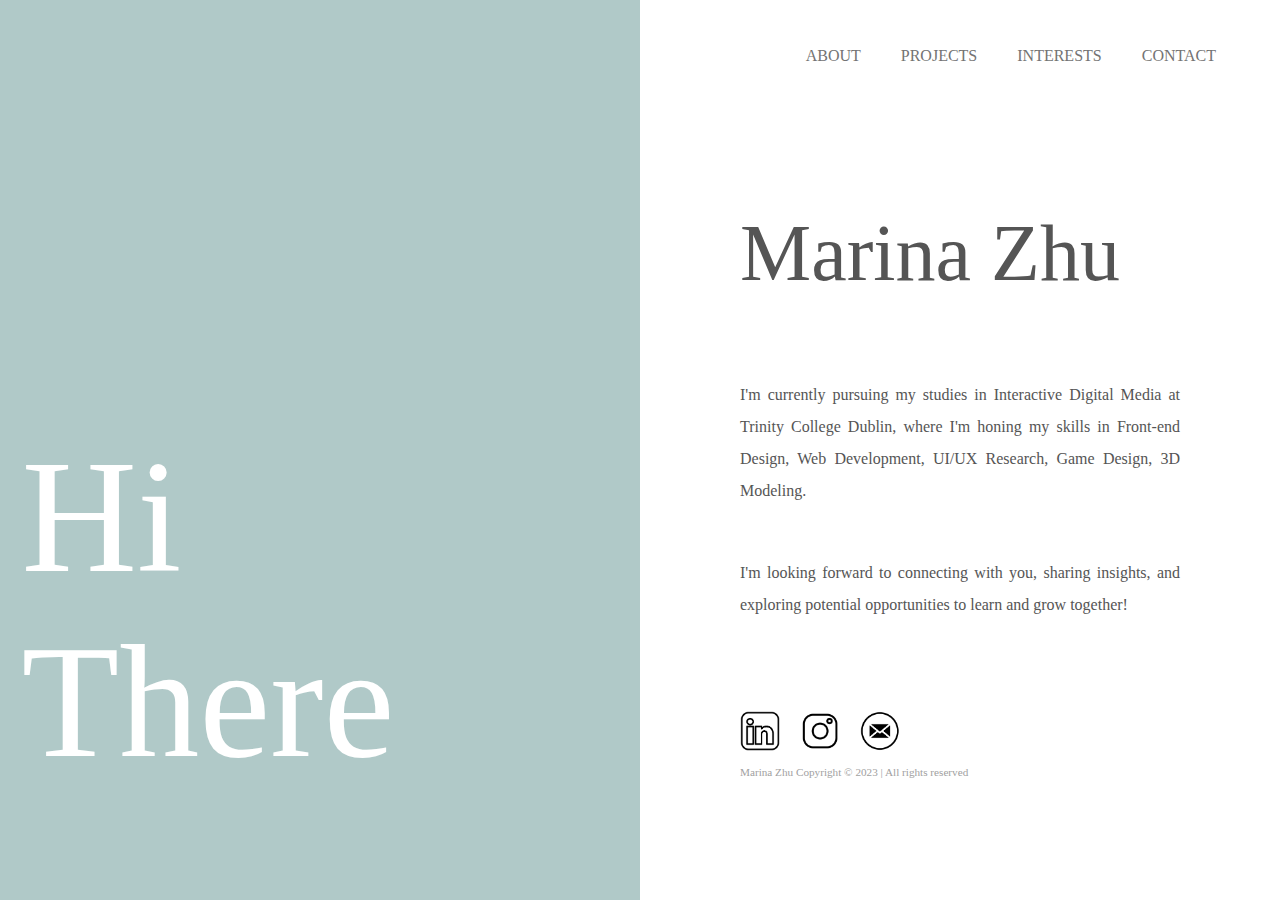
==== index.html @ 3a60152b "Add files via upload" ====
<!DOCTYPE html>
<html lang="en">
    <head>
        <meta charset="UTF-8">
        <title>Marina Zhu's Profolio</title>
        <link rel="stylesheet" href="all.css">
        <script src="https://code.jquery.com/jquery-3.6.0.min.js"></script>
    </head>
    <body>
        <div class="container"> <!-- Container for the entire page content -->
            <div class="left"> <!-- Left section of the page -->
                <img width="440px" src="pic/IMG_3584.JPG" alt="">
                <p>Hi There</p>
            </div>
            <div class="header"> <!-- Header section containing navigation links -->
                <div class="sub"><a href="aboutme.html">ABOUT</a></div>
                <div class="sub"><a href="projects.html">PROJECTS</a></div>
                <div class="sub"><a href="interests.html">INTERESTS</a></div>
                <div class="sub"><a href="contact.html">CONTACT</a></div>
            </div>
            <div class="right"> <!-- Right section of the page -->              
                <div class="intro">
                    <p class="name">Marina Zhu</p>
                    <p class="content">I'm currently pursuing my studies in Interactive Digital Media at Trinity College Dublin, where I'm honing my skills in Front-end Design, Web Development, UI/UX Research, Game Design, 3D Modeling.</p><br>
                    <p class="content">I'm looking forward to connecting with you, sharing insights, and exploring potential opportunities to learn and grow together!</p>
                </div>
                <div class="linkbar"> <!-- Links to social media and email -->
                    <a href="https://www.linkedin.com/in/marina-zhu"><img width="40px" src="linkedin.png" alt=""></a>
                    <a href="https://instagram.com/marina_xinchen?igshid=YTQwZjQ0NmI0OA%3D%3D&utm_source=qr"><img width="40px" src="ins icon.png" alt=""></a>
                    <a href="mailto:zhux6@tcd.ie"><img width="40px" src="email.png" alt=""></a>
                </div>
                <div class="copywrite"> <!-- Copyright notice -->
                    <p>Marina Zhu Copyright © 2023 | All rights reserved</p>       
                </div>
            </div>
        </div>
       
    </body>
</html>
---- all.css ----
body{
    font-family:Roboto;
    margin: 0;
    padding: 0;
    color:#555;
}

.container{
    display: grid;
    grid-template-columns: 25% 25% 25% 25%;
    grid-template-rows: 5;
    height: 100%;
}

.left{
    grid-column: 1 / 3;
    grid-row: 1 / 6;
    background-color:#b0c9c8;
    height: 100vh;
    position: relative;
}

.left p{ 
    font-size: 10em;
    color: #ffffff;  
    z-index: 2;
    position: absolute;
    top:50%;
    left: 50%;   
    transform:translate(-80%, -50%);
}

.left img{
    z-index: 1;
    position: absolute;
    top:50%;
    left: 50%;   
    transform:translate(-50%, -50%);
}

.header{
    grid-column: 3 / 5;
    grid-row: 1;
    display: flex;
    flex-direction: row;
    justify-content: flex-end;
    color: #737373;
    gap: 40px;
    margin-top: 2em;
    margin-right: 4em;
}
.sub {
    transition: 0.3s ease;
    padding: 15px 0; 
}
.sub:hover {
    color: #097437;
    padding: 9px 0; 
}

a{
    text-decoration: none;
    color: #737373;
}
a:visited{
    text-decoration: none;
    color: #737373;
}
a:hover{
    text-decoration: none;
    color: #097437; 
}

.right{
    grid-column: 3 / 5;
    grid-row: 2 / 6;
}

.intro {
    margin: 100px;
    color: #555;
}

.name{
    font-size: 5em;
}

.content{
    line-height: 2em;
    text-align: justify;
}

.linkbar{
    display: flex;
    margin-left: 100px;
    margin-top: -10px;
    gap: 20px;
}

.linkbar img{
    transition: 0.2s;
}

.linkbar img:hover{
    transform: scale(1.1);
    box-shadow: 2px 2px 5px rgba(0, 0, 0, 0.5);;
}

.copywrite{
    color: #a1a1a1;
    font-size: 0.7em;
    margin-left: 100px;
}

.home{
    grid-column: 1;
    grid-row: 1;
    color: #737373;
    text-align: left;
    align-items: center;
    display: flex;
    margin-left: 4em;
    margin-top: 2em;
}

.home span{
    transition: 0.3s ease;
    border-top: 1.5px solid #f3f3f3;
    border-bottom: 1.5px solid #f3f3f3;
    padding: 15px 0;
}

.home span:hover{
    border-top: 1.5px solid #097437;
    border-bottom: 1.5px solid #097437;
    padding: 9px 0; 
    color: #097437;
}

.box{
    grid-column: 1 / 5;
    grid-row: 2;
    padding: 80px 10px 80px 170px;
    font-size: 2.8em;
    color: black;
}

.box1{
    grid-column: 1 / 3;
    grid-row: 3;
    border-bottom: 1.3px solid #b2b2b2;
    padding-left: 110px;
    font-size: 2em;
    color: black;
    margin-left: 2em;

}
.box4{
    grid-column: 3 / 5;
    grid-row: 3;
    border-bottom: 1.3px solid #b2b2b2;
    margin-right: 4em;
    line-height: 2em;
    padding-bottom: 50px;
}

.box2{
    grid-column: 1 / 3;
    grid-row: 4;
    border-bottom: 1.3px solid #b2b2b2;
    padding-left: 110px;
    font-size: 2em;
    color: black;
    margin-left: 2em;
    padding-top: 80px;
}
.box5{
    grid-column: 3 / 5;
    grid-row: 4;
    border-bottom: 1.3px solid #b2b2b2;
    margin-right: 4em;
    line-height: 2em;
    padding: 80px 110px 80px 0;

}
.box3{
    grid-column: 1 / 3;
    grid-row: 5; 
    padding-left: 110px;
    font-size: 2em;
    color: black;
    margin-left: 2em;
    padding-top: 80px;
    
}
.box6{
    grid-column: 3 / 5;
    grid-row: 5;
    margin-right: 4em;
    line-height: 2em;
    padding: 80px 110px 160px 0;
}

.project1{
    grid-column: 1 / 3;
    grid-row: 3;
    padding-left: 140px;
    margin-left: 2em;
}
.project2{
    grid-column: 1 / 3;
    grid-row: 4;
    padding-left: 140px;
    margin-left: 2em;
}
.project3{
    grid-column: 1 / 3;
    grid-row: 5;
    padding-left: 140px;
    margin-left: 2em;
}
.pic1{
    grid-column: 3 / 5;
    grid-row: 3;
    padding-bottom: 150px;
}
.pic2{
    grid-column: 3 / 5;
    grid-row: 4;
    padding-bottom: 150px;
}
.pic3{
    grid-column: 3 / 5;
    grid-row: 5;
    padding-bottom: 150px;
}
.project_name{
    font-size: 2em;
}
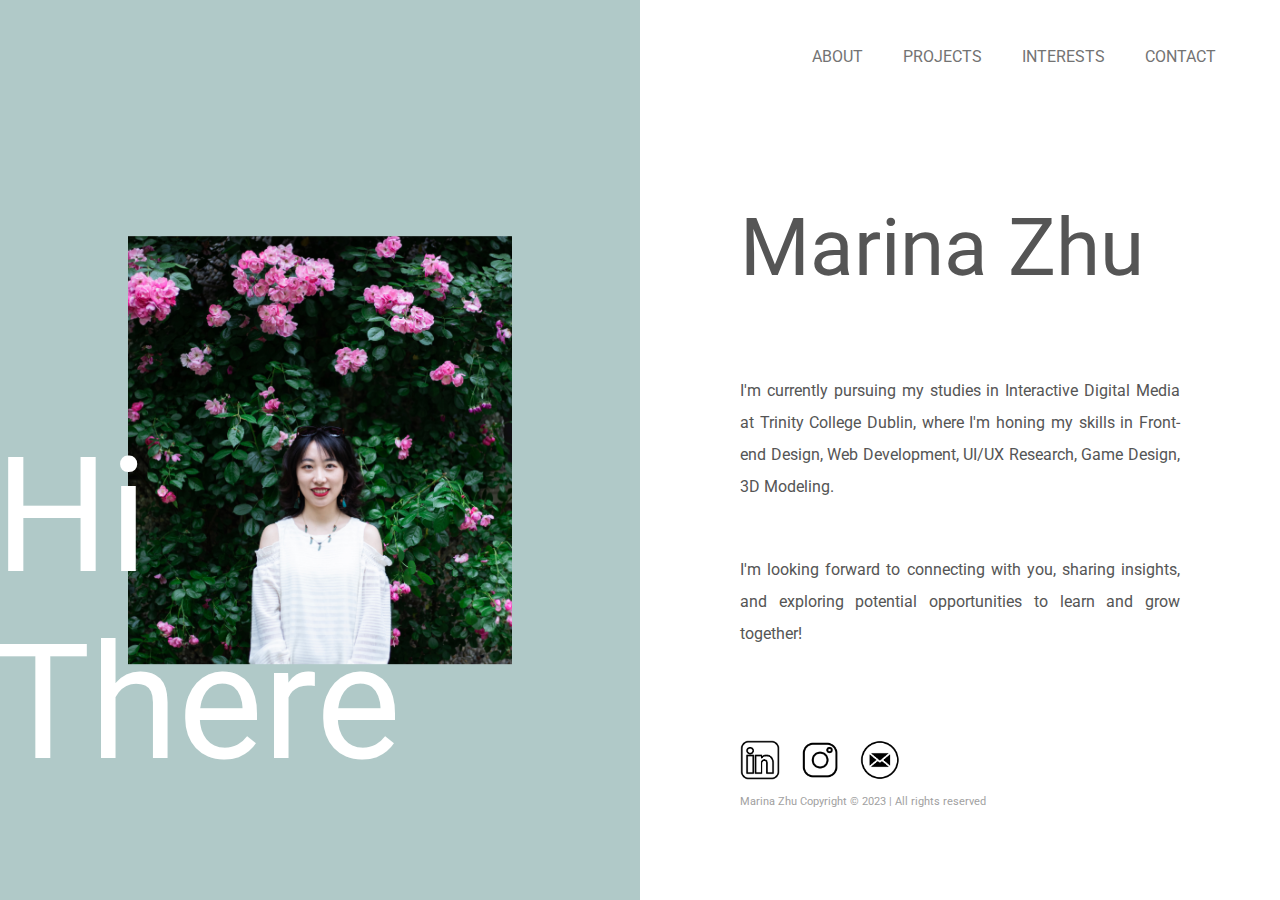
==== commit 25cbabe0: "Add files via upload" ====
--- a/index.html
+++ b/index.html
@@ -4,12 +4,14 @@
         <meta charset="UTF-8">
         <title>Marina Zhu's Profolio</title>
         <link rel="stylesheet" href="all.css">
-        <script src="https://code.jquery.com/jquery-3.6.0.min.js"></script>
+        <link rel="preconnect" href="https://fonts.googleapis.com">
+        <link rel="preconnect" href="https://fonts.gstatic.com" crossorigin>
+        <link href="https://fonts.googleapis.com/css2?family=Roboto:wght@100;300;400;500&display=swap" rel="stylesheet">
     </head>
     <body>
         <div class="container"> <!-- Container for the entire page content -->
             <div class="left"> <!-- Left section of the page -->
-                <img width="440px" src="pic/IMG_3584.JPG" alt="">
+                <img src="pic/IMG_3584.JPG" alt="">
                 <p>Hi There</p>
             </div>
             <div class="header"> <!-- Header section containing navigation links -->
@@ -25,9 +27,9 @@
                     <p class="content">I'm looking forward to connecting with you, sharing insights, and exploring potential opportunities to learn and grow together!</p>
                 </div>
                 <div class="linkbar"> <!-- Links to social media and email -->
-                    <a href="https://www.linkedin.com/in/marina-zhu"><img width="40px" src="linkedin.png" alt=""></a>
-                    <a href="https://instagram.com/marina_xinchen?igshid=YTQwZjQ0NmI0OA%3D%3D&utm_source=qr"><img width="40px" src="ins icon.png" alt=""></a>
-                    <a href="mailto:zhux6@tcd.ie"><img width="40px" src="email.png" alt=""></a>
+                    <a href="https://www.linkedin.com/in/marina-zhu" target="_blank"><img src="linkedin.png" alt=""></a>
+                    <a href="https://instagram.com/marina_xinchen?igshid=YTQwZjQ0NmI0OA%3D%3D&utm_source=qr" target="_blank"><img src="ins.png" alt=""></a>
+                    <a href="mailto:zhux6@tcd.ie" target="_blank"><img src="email.png" alt=""></a>
                 </div>
                 <div class="copywrite"> <!-- Copyright notice -->
                     <p>Marina Zhu Copyright © 2023 | All rights reserved</p>       
--- a/all.css
+++ b/all.css
@@ -5,39 +5,13 @@
     color:#555;
 }
 
+/* the grid display for all pages */
 .container{
     display: grid;
-    grid-template-columns: 25% 25% 25% 25%;
-    grid-template-rows: 5;
+    grid-template-columns: 1fr 1fr 1fr 1fr;
     height: 100%;
 }
-
-.left{
-    grid-column: 1 / 3;
-    grid-row: 1 / 6;
-    background-color:#b0c9c8;
-    height: 100vh;
-    position: relative;
-}
-
-.left p{ 
-    font-size: 10em;
-    color: #ffffff;  
-    z-index: 2;
-    position: absolute;
-    top:50%;
-    left: 50%;   
-    transform:translate(-80%, -50%);
-}
-
-.left img{
-    z-index: 1;
-    position: absolute;
-    top:50%;
-    left: 50%;   
-    transform:translate(-50%, -50%);
-}
-
+/* the head for all pages */
 .header{
     grid-column: 3 / 5;
     grid-row: 1;
@@ -49,6 +23,7 @@
     margin-top: 2em;
     margin-right: 4em;
 }
+/* head hover effect */
 .sub {
     transition: 0.3s ease;
     padding: 15px 0; 
@@ -70,48 +45,70 @@
     text-decoration: none;
     color: #097437; 
 }
-
+/* the left part */
+.left{
+    grid-column: 1 / 3;
+    grid-row: 1 / 6;
+    background-color:#b0c9c8;
+    height: 100vh;
+    position: relative;
+}
+.left p{ 
+    font-size: 1000%;
+    color: #ffffff;  
+    z-index: 2;
+    position: absolute;
+    top:50%;
+    left: 50%;   
+    transform:translate(-80%, -50%);
+}
+.left img{
+    width: 60%;
+    z-index: 1;
+    position: absolute;
+    top:50%;
+    left: 50%;   
+    transform:translate(-50%, -50%);
+}
+/* the right part */
 .right{
     grid-column: 3 / 5;
     grid-row: 2 / 6;
 }
-
 .intro {
     margin: 100px;
     color: #555;
 }
-
 .name{
-    font-size: 5em;
-}
-
+    font-size: 5rem;
+}
 .content{
     line-height: 2em;
     text-align: justify;
 }
-
 .linkbar{
     display: flex;
     margin-left: 100px;
     margin-top: -10px;
     gap: 20px;
 }
-
+/* linkbar hover effect */
 .linkbar img{
     transition: 0.2s;
-}
-
+    width: 40px;
+}
 .linkbar img:hover{
     transform: scale(1.1);
-    box-shadow: 2px 2px 5px rgba(0, 0, 0, 0.5);;
-}
-
+    box-shadow: 2px 2px 5px rgba(0, 0, 0, 0.5);
+}
 .copywrite{
     color: #a1a1a1;
     font-size: 0.7em;
     margin-left: 100px;
 }
 
+/* style for "about me" page */
+/* home button for the sub-pages */
 .home{
     grid-column: 1;
     grid-row: 1;
@@ -122,7 +119,7 @@
     margin-left: 4em;
     margin-top: 2em;
 }
-
+/* home button hover effect */
 .home span{
     transition: 0.3s ease;
     border-top: 1.5px solid #f3f3f3;
@@ -201,22 +198,26 @@
     padding: 80px 110px 160px 0;
 }
 
+/* style for "projects" page */
 .project1{
     grid-column: 1 / 3;
     grid-row: 3;
     padding-left: 140px;
+    padding-right: 30px;
     margin-left: 2em;
 }
 .project2{
     grid-column: 1 / 3;
     grid-row: 4;
     padding-left: 140px;
+    padding-right: 30px;
     margin-left: 2em;
 }
 .project3{
     grid-column: 1 / 3;
     grid-row: 5;
     padding-left: 140px;
+    padding-right: 30px;
     margin-left: 2em;
 }
 .pic1{
@@ -237,3 +238,94 @@
 .project_name{
     font-size: 2em;
 }
+
+/* hover effer for projects' pics */
+.pic1 img{
+    opacity: 1;
+    transition: 0.3s ease-in-out;
+}
+.pic1 :hover img{
+    opacity: 0.6;
+}
+
+/* style for "interests" page */
+.album{
+    grid-column: 1 / 5;
+    grid-row: 2 / 6;
+    margin: 2em 4em 4em 4em;
+}
+
+/* use horizontal scroll to distribute photo album */
+.album_roll{
+    background-color: #f3f3f3;
+    overflow: auto;
+    white-space: nowrap;
+    padding: 10px 10px 10px 0;
+}
+.album_roll img{
+    padding: 5px 5px 5px 0;
+}
+
+.album_end{
+    text-align: center;
+    margin-top: 40px;
+    letter-spacing: 1em;
+}
+.album_title{
+    font-size: 3em;
+    margin-bottom: 0;
+}
+.camera{
+    line-height: 1.5em;
+    margin-top: 0;
+}
+
+/* style for "contact" page */
+.contact{
+    grid-column: 1 / 3;
+    grid-row: 2 / 6;
+    padding: 80px 100px 80px 170px;
+    color: black;
+    line-height: 2em;
+}
+.contact span{
+    font-size: 2.8em;
+}
+/* add style to contact form */
+.contact_form{
+    grid-column: 3 / 5;
+    grid-row: 2 / 6;
+    background-color:#b0c9c8;
+    margin: 80px 170px 80px 0;   
+    border-radius: 8px;
+    padding: 50px;
+    min-width: 200px;
+}
+input[type=text], textarea {
+    width: 100%;
+    padding: 15px;
+    border-radius: 8px;
+    box-sizing: border-box;
+    margin-top: 6px;
+    margin-bottom: 16px;
+    resize: vertical;
+    border: none;
+}
+input[type=text]:focus, textarea:focus {
+    background-color: #eaeaea;
+    outline: none;
+}
+
+/* Set a style for the submit button */
+input[type=submit] {
+    background-color: #139a68;
+    color: white;
+    padding: 12px 20px;
+    border: none;
+    border-radius: 8px;
+    cursor: pointer;
+}
+  
+input[type=submit]:hover {
+    background-color: #097437;
+}